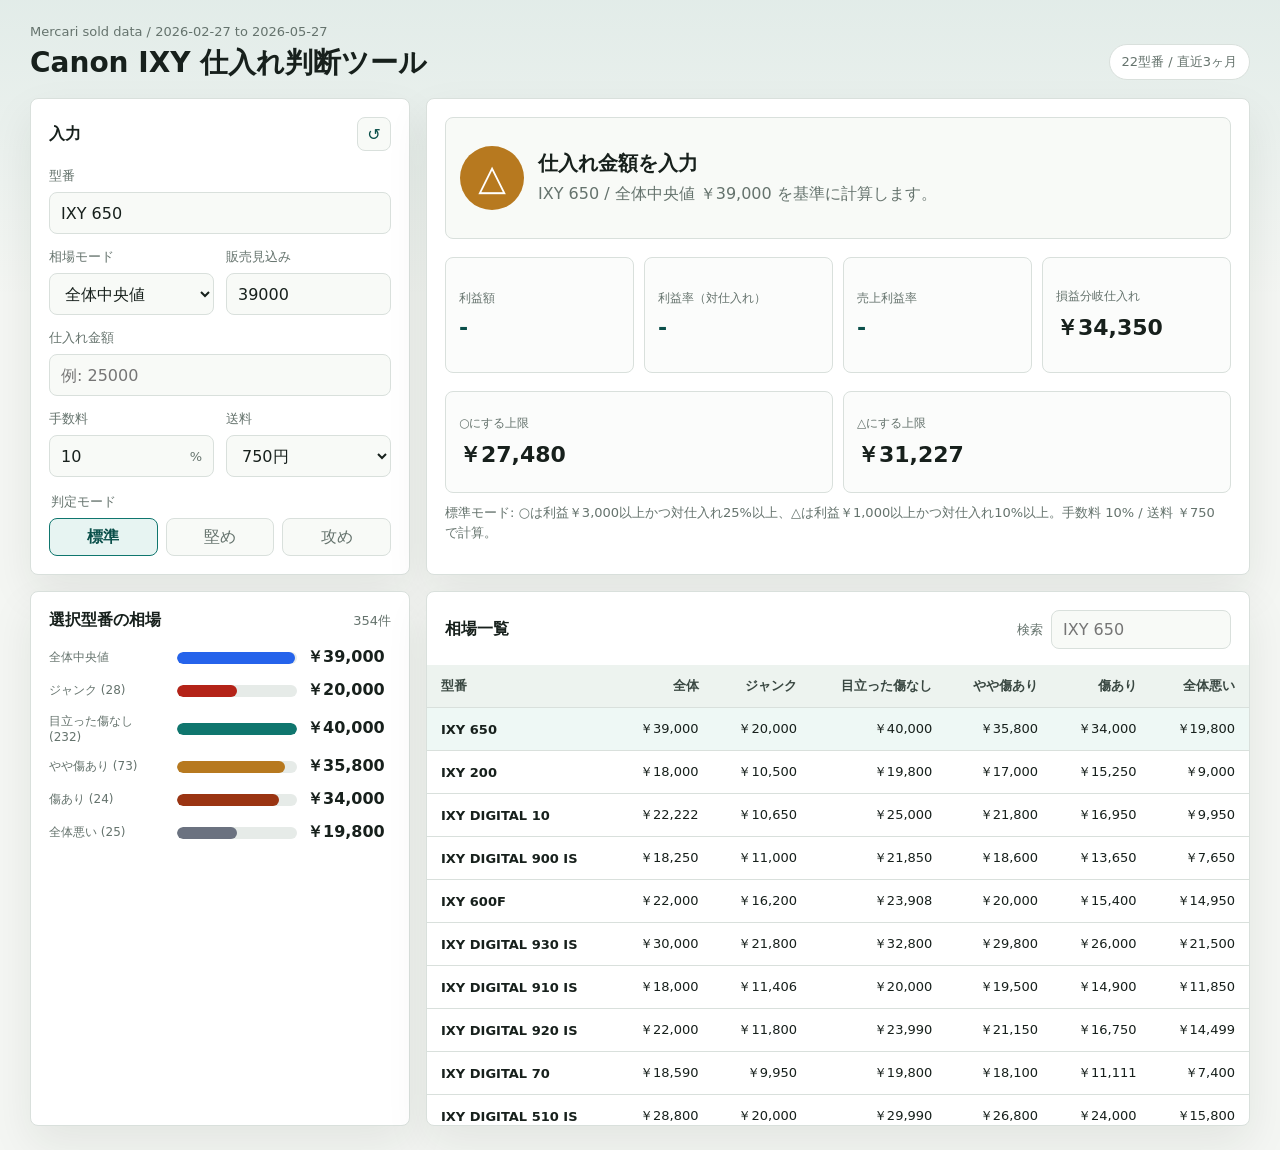
==== index.html @ 22f92164 "Add IXY profit calculator app" ====
<!doctype html>
<html lang="ja">
  <head>
    <meta charset="utf-8" />
    <meta name="viewport" content="width=device-width, initial-scale=1" />
    <title>Canon IXY 仕入れ判断ツール</title>
    <link rel="stylesheet" href="./styles.css" />
  </head>
  <body>
    <main class="app-shell">
      <section class="workspace">
        <header class="topbar">
          <div>
            <p class="eyebrow">Mercari sold data / 2026-02-27 to 2026-05-27</p>
            <h1>Canon IXY 仕入れ判断ツール</h1>
          </div>
          <div class="status-chip" id="datasetStatus">22型番 / 直近3ヶ月</div>
        </header>

        <section class="dashboard">
          <form class="panel input-panel" id="calculatorForm">
            <div class="panel-head">
              <h2>入力</h2>
              <button class="icon-button" type="button" id="resetButton" aria-label="入力をリセット" title="入力をリセット">
                <span aria-hidden="true">↺</span>
              </button>
            </div>

            <label class="field">
              <span>型番</span>
              <input id="modelInput" list="modelOptions" autocomplete="off" />
              <datalist id="modelOptions"></datalist>
            </label>

            <div class="grid-2">
              <label class="field">
                <span>相場モード</span>
                <select id="basisSelect">
                  <option value="overall">全体中央値</option>
                  <option value="junk">ジャンク</option>
                  <option value="good">目立った傷や汚れなし</option>
                  <option value="fair">やや傷や汚れあり</option>
                  <option value="poor">傷や汚れあり</option>
                  <option value="veryPoor">全体的に状態が悪い</option>
                </select>
              </label>

              <label class="field">
                <span>販売見込み</span>
                <input id="salePrice" type="number" min="0" step="100" inputmode="numeric" />
              </label>
            </div>

            <label class="field">
              <span>仕入れ金額</span>
              <input id="buyPrice" type="number" min="0" step="100" inputmode="numeric" placeholder="例: 25000" />
            </label>

            <div class="grid-2">
              <label class="field">
                <span>手数料</span>
                <div class="suffix-input">
                  <input id="feeRate" type="number" min="0" max="40" step="0.1" value="10" />
                  <span>%</span>
                </div>
              </label>

              <label class="field">
                <span>送料</span>
                <select id="shippingPreset">
                  <option value="0">0円</option>
                  <option value="450">450円</option>
                  <option value="750" selected>750円</option>
                  <option value="850">850円</option>
                  <option value="1050">1,050円</option>
                  <option value="custom">手入力</option>
                </select>
              </label>
            </div>

            <label class="field compact" id="customShippingWrap" hidden>
              <span>送料を手入力</span>
              <input id="shippingCost" type="number" min="0" step="10" inputmode="numeric" value="750" />
            </label>

            <fieldset class="mode-group">
              <legend>判定モード</legend>
              <label>
                <input type="radio" name="judgeMode" value="standard" checked />
                <span>標準</span>
              </label>
              <label>
                <input type="radio" name="judgeMode" value="conservative" />
                <span>堅め</span>
              </label>
              <label>
                <input type="radio" name="judgeMode" value="aggressive" />
                <span>攻め</span>
              </label>
            </fieldset>
          </form>

          <section class="panel result-panel" aria-live="polite">
            <div class="decision" id="decisionBox">
              <div class="decision-mark" id="decisionMark">△</div>
              <div>
                <p class="decision-label" id="decisionLabel">条件を入力してください</p>
                <p class="decision-note" id="decisionNote">型番と仕入れ金額から判定します。</p>
              </div>
            </div>

            <div class="metrics">
              <article>
                <span>利益額</span>
                <strong id="profitAmount">-</strong>
              </article>
              <article>
                <span>利益率（対仕入れ）</span>
                <strong id="roiRate">-</strong>
              </article>
              <article>
                <span>売上利益率</span>
                <strong id="salesMargin">-</strong>
              </article>
              <article>
                <span>損益分岐仕入れ</span>
                <strong id="breakEven">-</strong>
              </article>
            </div>

            <div class="thresholds">
              <div>
                <span>○にする上限</span>
                <strong id="circleLimit">-</strong>
              </div>
              <div>
                <span>△にする上限</span>
                <strong id="triangleLimit">-</strong>
              </div>
              <p id="thresholdText"></p>
            </div>
          </section>
        </section>

        <section class="market-section">
          <section class="panel market-panel">
            <div class="panel-head">
              <h2>選択型番の相場</h2>
              <span id="modelCount"></span>
            </div>
            <div class="price-bars" id="priceBars"></div>
          </section>

          <section class="panel table-panel">
            <div class="panel-head">
              <h2>相場一覧</h2>
              <label class="table-filter">
                <span>検索</span>
                <input id="tableSearch" type="search" placeholder="IXY 650" />
              </label>
            </div>
            <div class="table-wrap">
              <table>
                <thead>
                  <tr>
                    <th>型番</th>
                    <th>全体</th>
                    <th>ジャンク</th>
                    <th>目立った傷なし</th>
                    <th>やや傷あり</th>
                    <th>傷あり</th>
                    <th>全体悪い</th>
                  </tr>
                </thead>
                <tbody id="marketTable"></tbody>
              </table>
            </div>
          </section>
        </section>
      </section>
    </main>

    <script src="./app.js"></script>
  </body>
</html>
---- styles.css ----
:root {
  --bg: #f4f6f3;
  --surface: #ffffff;
  --surface-2: #f8faf7;
  --ink: #17201c;
  --muted: #65736d;
  --line: #d9e0dc;
  --teal: #0f766e;
  --teal-dark: #0a4f4a;
  --amber: #b7791f;
  --red: #b42318;
  --blue: #2563eb;
  --shadow: 0 18px 44px rgba(23, 32, 28, 0.08);
}

* {
  box-sizing: border-box;
}

[hidden] {
  display: none !important;
}

body {
  margin: 0;
  background:
    linear-gradient(180deg, rgba(15, 118, 110, 0.08), transparent 300px),
    var(--bg);
  color: var(--ink);
  font-family:
    "Yu Gothic UI",
    "Meiryo",
    system-ui,
    -apple-system,
    BlinkMacSystemFont,
    sans-serif;
}

button,
input,
select {
  font: inherit;
}

.app-shell {
  min-height: 100vh;
  padding: 24px;
}

.workspace {
  width: min(1220px, 100%);
  margin: 0 auto;
}

.topbar {
  display: flex;
  align-items: flex-end;
  justify-content: space-between;
  gap: 20px;
  margin-bottom: 18px;
}

.eyebrow {
  margin: 0 0 6px;
  color: var(--muted);
  font-size: 13px;
}

h1,
h2,
p {
  margin: 0;
}

h1 {
  font-size: 28px;
  line-height: 1.25;
  letter-spacing: 0;
}

h2 {
  font-size: 16px;
  letter-spacing: 0;
}

.status-chip {
  border: 1px solid var(--line);
  background: var(--surface);
  border-radius: 999px;
  padding: 8px 12px;
  color: var(--muted);
  font-size: 13px;
  white-space: nowrap;
}

.dashboard,
.market-section {
  display: grid;
  gap: 16px;
}

.dashboard {
  grid-template-columns: 380px minmax(0, 1fr);
  align-items: stretch;
}

.market-section {
  grid-template-columns: 380px minmax(0, 1fr);
  margin-top: 16px;
}

.panel {
  background: var(--surface);
  border: 1px solid var(--line);
  border-radius: 8px;
  box-shadow: var(--shadow);
}

.input-panel,
.result-panel,
.market-panel {
  padding: 18px;
}

.panel-head {
  display: flex;
  align-items: center;
  justify-content: space-between;
  gap: 12px;
  margin-bottom: 16px;
}

.icon-button {
  width: 34px;
  height: 34px;
  display: inline-grid;
  place-items: center;
  border: 1px solid var(--line);
  border-radius: 8px;
  background: var(--surface-2);
  color: var(--teal-dark);
  cursor: pointer;
}

.icon-button:hover {
  border-color: var(--teal);
}

.field {
  display: grid;
  gap: 7px;
  margin-bottom: 14px;
}

.field span,
.mode-group legend,
.table-filter span {
  color: var(--muted);
  font-size: 13px;
}

.field.compact {
  margin-top: -4px;
}

input,
select {
  width: 100%;
  min-height: 42px;
  border: 1px solid var(--line);
  border-radius: 8px;
  background: var(--surface-2);
  color: var(--ink);
  padding: 9px 11px;
  outline: none;
}

input:focus,
select:focus {
  border-color: var(--teal);
  box-shadow: 0 0 0 3px rgba(15, 118, 110, 0.12);
}

.grid-2 {
  display: grid;
  grid-template-columns: 1fr 1fr;
  gap: 12px;
}

.suffix-input {
  position: relative;
}

.suffix-input input {
  padding-right: 34px;
}

.suffix-input span {
  position: absolute;
  right: 12px;
  top: 50%;
  transform: translateY(-50%);
}

.mode-group {
  display: grid;
  grid-template-columns: repeat(3, 1fr);
  gap: 8px;
  border: 0;
  padding: 0;
  margin: 2px 0 0;
}

.mode-group legend {
  grid-column: 1 / -1;
  margin-bottom: 7px;
}

.mode-group label {
  position: relative;
  min-height: 38px;
}

.mode-group input {
  position: absolute;
  opacity: 0;
  pointer-events: none;
}

.mode-group span {
  display: grid;
  place-items: center;
  height: 38px;
  border: 1px solid var(--line);
  border-radius: 8px;
  background: var(--surface-2);
  color: var(--muted);
  cursor: pointer;
}

.mode-group input:checked + span {
  border-color: var(--teal);
  background: #e7f4f2;
  color: var(--teal-dark);
  font-weight: 700;
}

.result-panel {
  display: grid;
  align-content: stretch;
  gap: 18px;
}

.decision {
  display: flex;
  align-items: center;
  gap: 14px;
  min-height: 94px;
  border: 1px solid var(--line);
  border-radius: 8px;
  padding: 14px;
  background: var(--surface-2);
}

.decision-mark {
  width: 64px;
  height: 64px;
  display: grid;
  place-items: center;
  flex: 0 0 auto;
  border-radius: 50%;
  color: #fff;
  background: var(--amber);
  font-size: 36px;
  font-weight: 800;
  line-height: 1;
}

.decision.circle .decision-mark {
  background: var(--teal);
}

.decision.cross .decision-mark {
  background: var(--red);
}

.decision-label {
  font-size: 20px;
  font-weight: 800;
  margin-bottom: 5px;
}

.decision-note {
  color: var(--muted);
  line-height: 1.55;
}

.metrics {
  display: grid;
  grid-template-columns: repeat(4, minmax(0, 1fr));
  gap: 10px;
}

.metrics article,
.thresholds div {
  min-height: 88px;
  display: grid;
  align-content: center;
  gap: 8px;
  border: 1px solid var(--line);
  border-radius: 8px;
  padding: 13px;
  background: #fbfcfb;
}

.metrics span,
.thresholds span {
  color: var(--muted);
  font-size: 12px;
}

.metrics strong,
.thresholds strong {
  font-size: 22px;
  letter-spacing: 0;
}

.thresholds {
  display: grid;
  grid-template-columns: 1fr 1fr;
  gap: 10px;
}

.thresholds p {
  grid-column: 1 / -1;
  color: var(--muted);
  font-size: 13px;
  line-height: 1.5;
}

.market-panel {
  min-height: 340px;
}

#modelCount {
  color: var(--muted);
  font-size: 13px;
}

.price-bars {
  display: grid;
  gap: 12px;
}

.bar-row {
  display: grid;
  grid-template-columns: 118px minmax(0, 1fr) 84px;
  align-items: center;
  gap: 10px;
}

.bar-row span {
  color: var(--muted);
  font-size: 12px;
}

.bar-track {
  height: 12px;
  overflow: hidden;
  border-radius: 999px;
  background: #e6ebe8;
}

.bar-fill {
  width: var(--bar);
  height: 100%;
  border-radius: inherit;
  background: var(--bar-color, var(--teal));
}

.table-panel {
  overflow: hidden;
}

.table-panel .panel-head {
  padding: 18px 18px 0;
}

.table-filter {
  display: grid;
  grid-template-columns: auto 180px;
  align-items: center;
  gap: 8px;
}

.table-filter input {
  min-height: 36px;
}

.table-wrap {
  overflow: auto;
  max-height: 460px;
}

table {
  width: 100%;
  border-collapse: collapse;
  min-width: 780px;
}

th,
td {
  padding: 12px 14px;
  border-bottom: 1px solid var(--line);
  text-align: right;
  white-space: nowrap;
  font-size: 13px;
}

th:first-child,
td:first-child {
  text-align: left;
  font-weight: 700;
}

th {
  position: sticky;
  top: 0;
  z-index: 1;
  background: #edf3ef;
  color: #394741;
}

tbody tr {
  cursor: pointer;
}

tbody tr:hover,
tbody tr.selected {
  background: #eef8f5;
}

.negative {
  color: var(--red);
}

.positive {
  color: var(--teal-dark);
}

@media (max-width: 980px) {
  .dashboard,
  .market-section {
    grid-template-columns: 1fr;
  }

  .metrics {
    grid-template-columns: repeat(2, minmax(0, 1fr));
  }
}

@media (max-width: 640px) {
  .app-shell {
    padding: 14px;
  }

  .topbar {
    align-items: flex-start;
    flex-direction: column;
  }

  h1 {
    font-size: 23px;
  }

  .grid-2,
  .metrics,
  .thresholds,
  .mode-group {
    grid-template-columns: 1fr;
  }

  .thresholds p {
    grid-column: auto;
  }

  .decision {
    align-items: flex-start;
  }

  .decision-mark {
    width: 54px;
    height: 54px;
    font-size: 30px;
  }

  .table-filter {
    grid-template-columns: 1fr;
    width: 100%;
  }
}
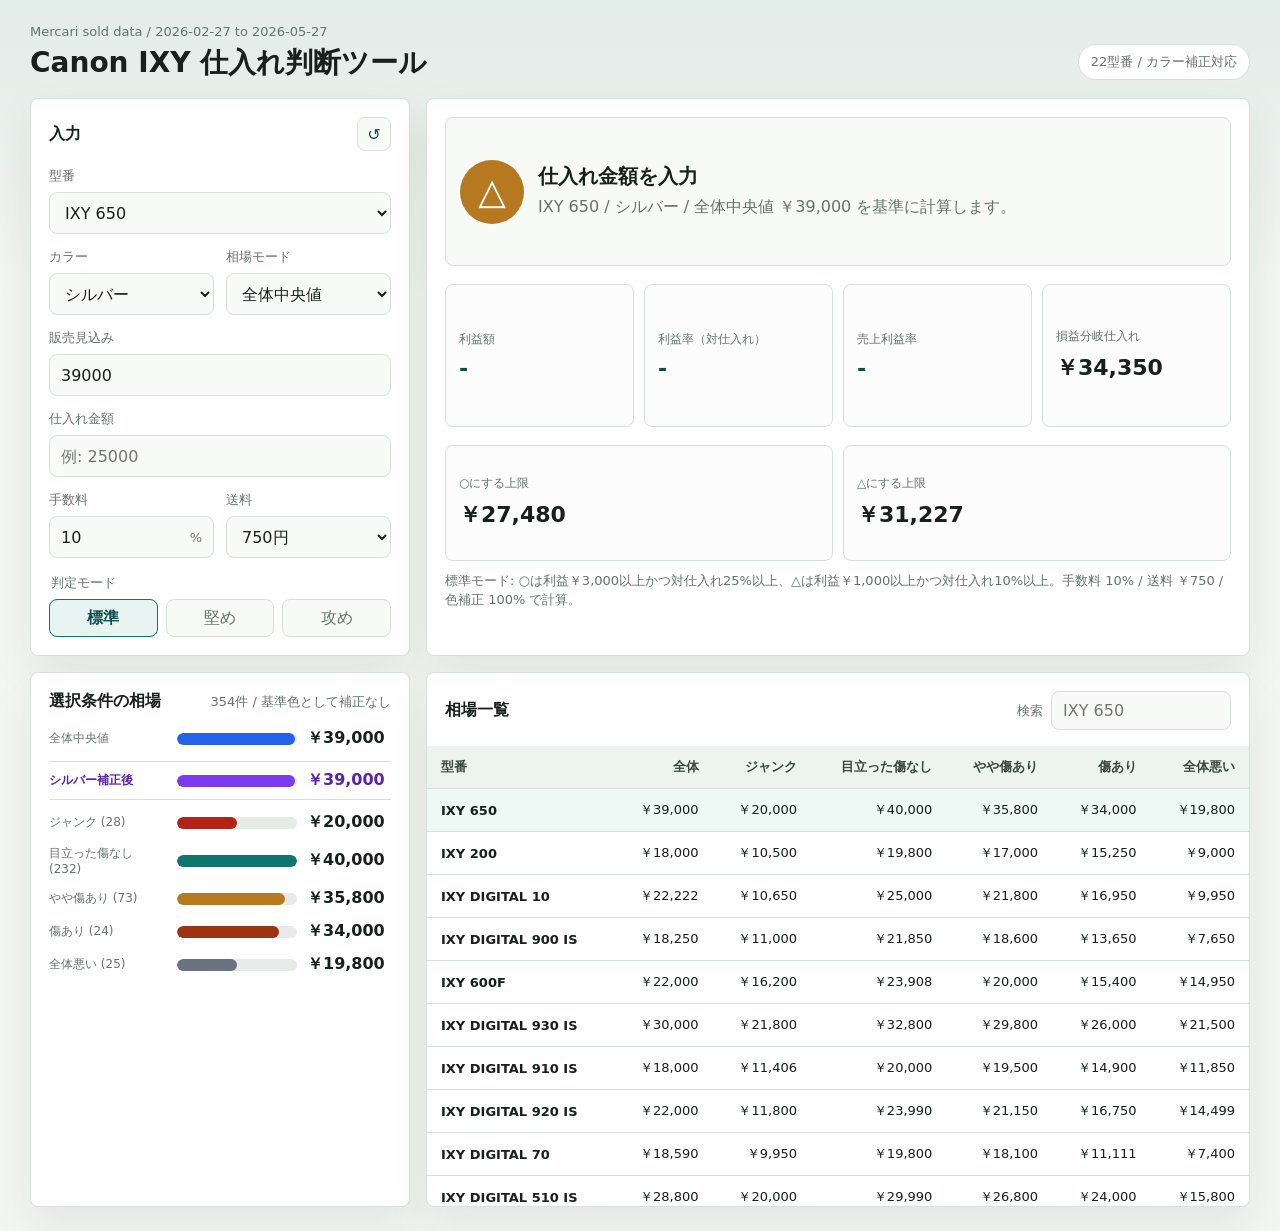
==== commit 901e48af: "Add color-aware mobile calculator controls" ====
--- a/index.html
+++ b/index.html
@@ -14,7 +14,7 @@
             <p class="eyebrow">Mercari sold data / 2026-02-27 to 2026-05-27</p>
             <h1>Canon IXY 仕入れ判断ツール</h1>
           </div>
-          <div class="status-chip" id="datasetStatus">22型番 / 直近3ヶ月</div>
+          <div class="status-chip" id="datasetStatus">22型番 / カラー補正対応</div>
         </header>
 
         <section class="dashboard">
@@ -28,11 +28,20 @@
 
             <label class="field">
               <span>型番</span>
-              <input id="modelInput" list="modelOptions" autocomplete="off" />
-              <datalist id="modelOptions"></datalist>
+              <select id="modelSelect"></select>
             </label>
 
             <div class="grid-2">
+              <label class="field">
+                <span>カラー</span>
+                <select id="colorSelect">
+                  <option value="silver">シルバー</option>
+                  <option value="black">ブラック</option>
+                  <option value="pink">ピンク</option>
+                  <option value="other">その他</option>
+                </select>
+              </label>
+
               <label class="field">
                 <span>相場モード</span>
                 <select id="basisSelect">
@@ -44,12 +53,12 @@
                   <option value="veryPoor">全体的に状態が悪い</option>
                 </select>
               </label>
+            </div>
 
-              <label class="field">
-                <span>販売見込み</span>
-                <input id="salePrice" type="number" min="0" step="100" inputmode="numeric" />
-              </label>
-            </div>
+            <label class="field">
+              <span>販売見込み</span>
+              <input id="salePrice" type="number" min="0" step="100" inputmode="numeric" />
+            </label>
 
             <label class="field">
               <span>仕入れ金額</span>
@@ -105,7 +114,7 @@
               <div class="decision-mark" id="decisionMark">△</div>
               <div>
                 <p class="decision-label" id="decisionLabel">条件を入力してください</p>
-                <p class="decision-note" id="decisionNote">型番と仕入れ金額から判定します。</p>
+                <p class="decision-note" id="decisionNote">型番、カラー、仕入れ金額から判定します。</p>
               </div>
             </div>
 
@@ -145,7 +154,7 @@
         <section class="market-section">
           <section class="panel market-panel">
             <div class="panel-head">
-              <h2>選択型番の相場</h2>
+              <h2>選択条件の相場</h2>
               <span id="modelCount"></span>
             </div>
             <div class="price-bars" id="priceBars"></div>
--- a/styles.css
+++ b/styles.css
@@ -378,6 +378,18 @@
   background: var(--bar-color, var(--teal));
 }
 
+.adjusted-row {
+  padding: 8px 0;
+  border-top: 1px solid var(--line);
+  border-bottom: 1px solid var(--line);
+}
+
+.adjusted-row span,
+.adjusted-row strong {
+  color: #5b21b6;
+  font-weight: 800;
+}
+
 .table-panel {
   overflow: hidden;
 }
@@ -473,6 +485,11 @@
     font-size: 23px;
   }
 
+  .result-panel {
+    order: -1;
+    border-color: rgba(15, 118, 110, 0.35);
+  }
+
   .grid-2,
   .metrics,
   .thresholds,
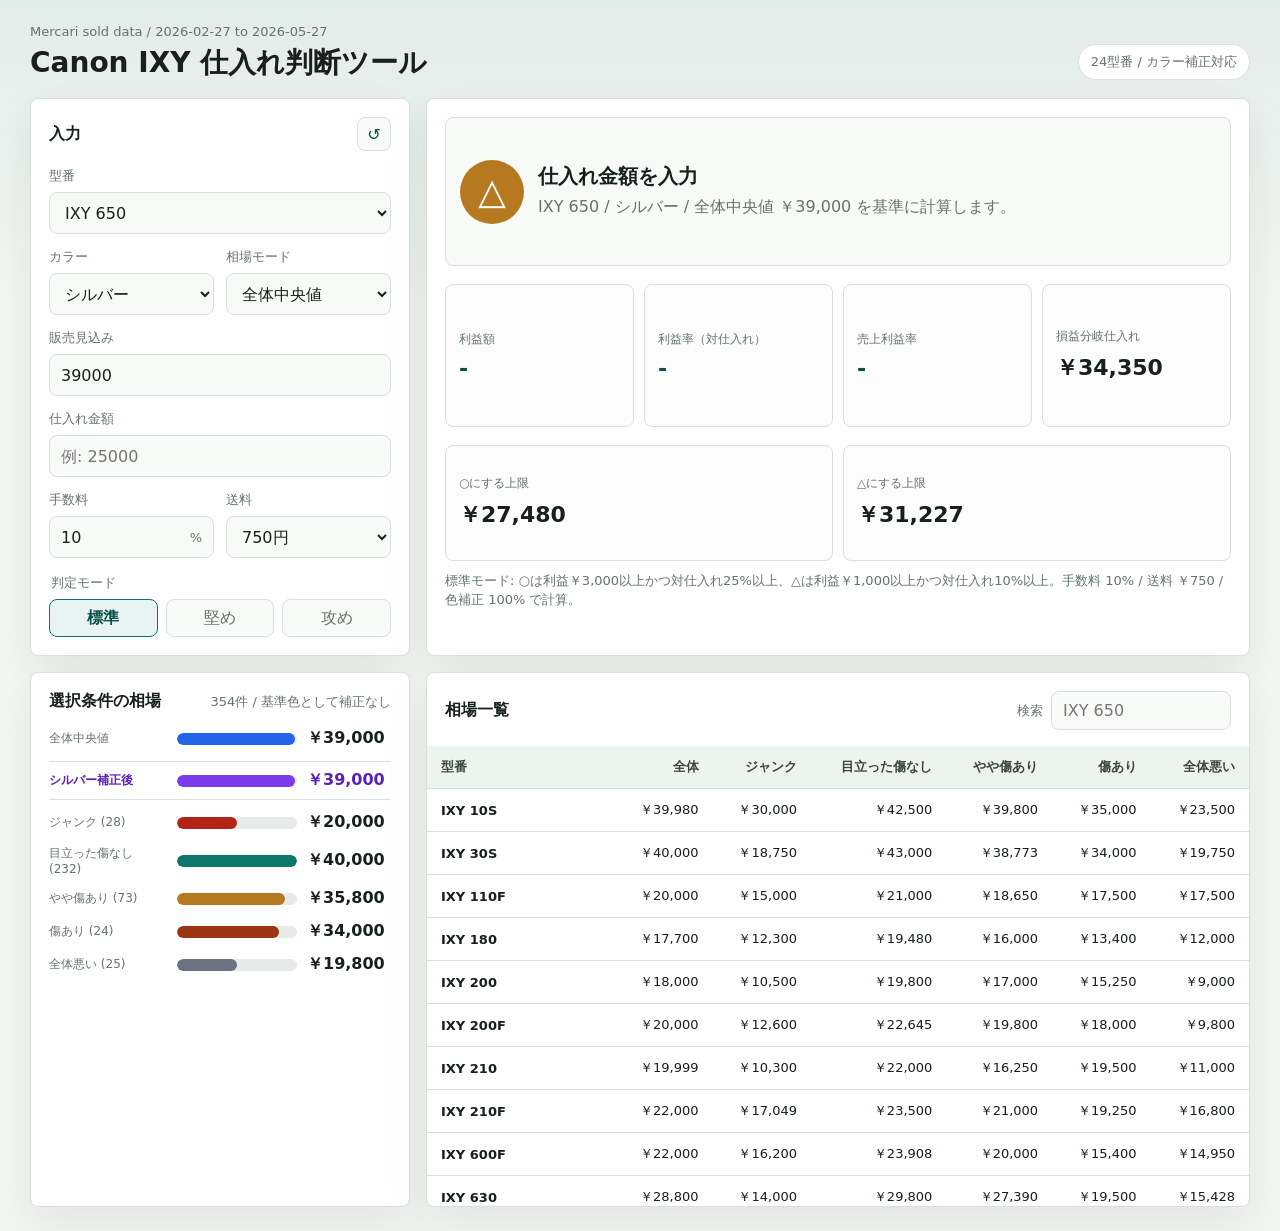
==== commit a7e708d8: "Add more IXY models and sort selector" ====
--- a/index.html
+++ b/index.html
@@ -14,7 +14,7 @@
             <p class="eyebrow">Mercari sold data / 2026-02-27 to 2026-05-27</p>
             <h1>Canon IXY 仕入れ判断ツール</h1>
           </div>
-          <div class="status-chip" id="datasetStatus">22型番 / カラー補正対応</div>
+          <div class="status-chip" id="datasetStatus">24型番 / カラー補正対応</div>
         </header>
 
         <section class="dashboard">
--- a/styles.css
+++ b/styles.css
@@ -485,11 +485,6 @@
     font-size: 23px;
   }
 
-  .result-panel {
-    order: -1;
-    border-color: rgba(15, 118, 110, 0.35);
-  }
-
   .grid-2,
   .metrics,
   .thresholds,
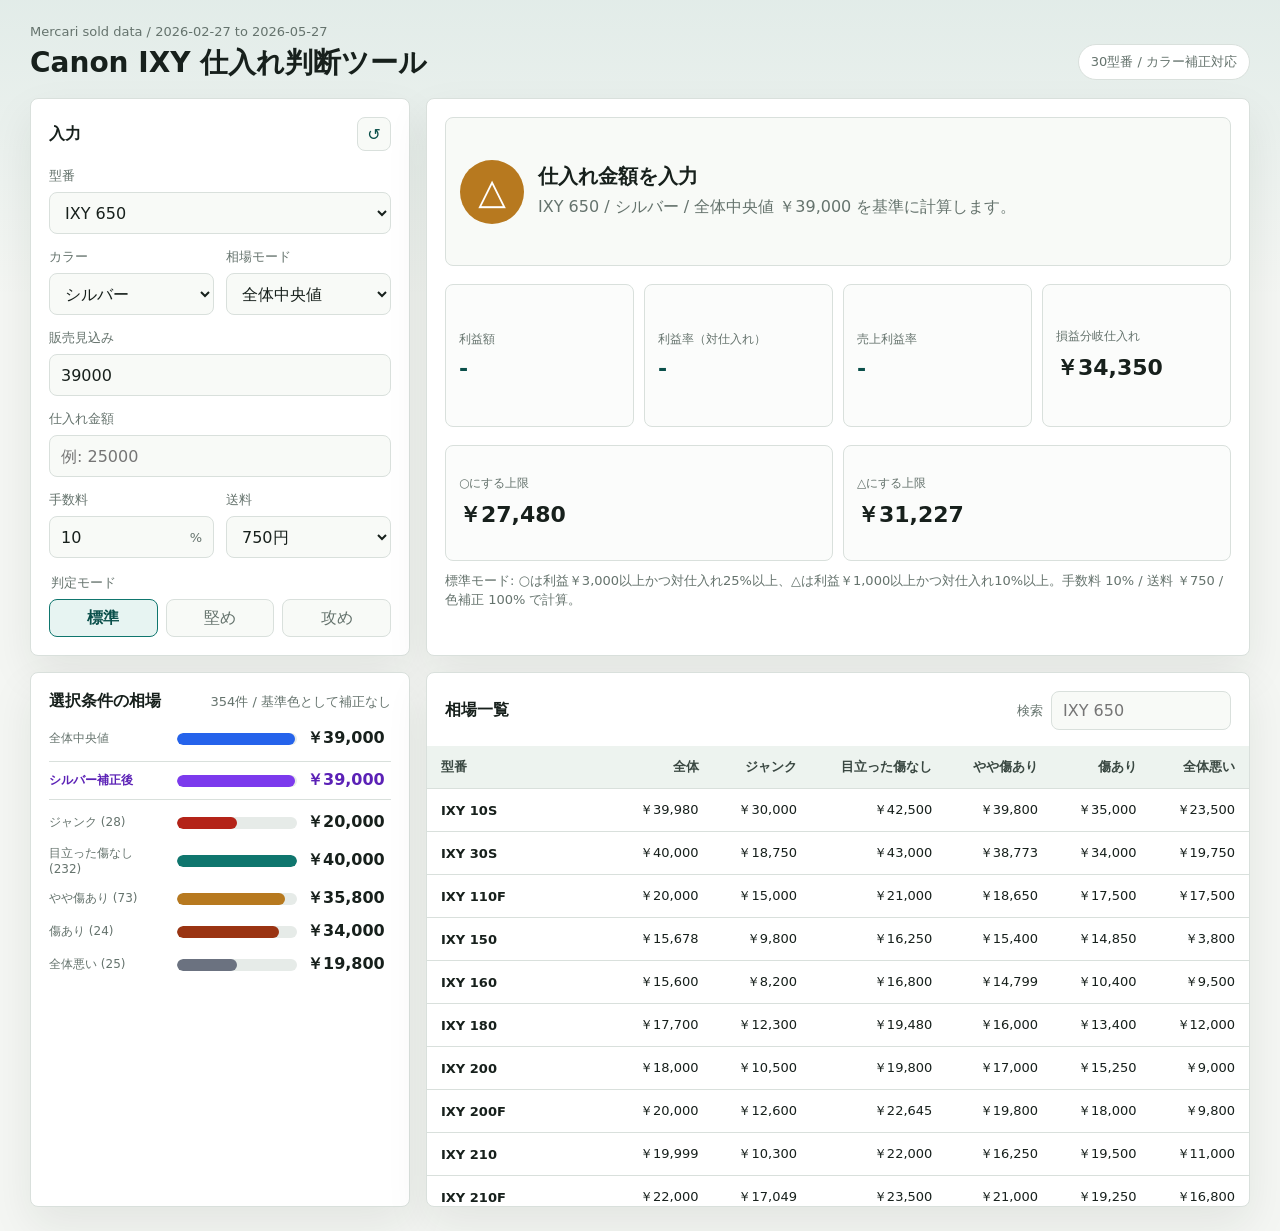
==== commit 57df819e: "Add more IXY lineup models" ====
--- a/index.html
+++ b/index.html
@@ -14,7 +14,7 @@
             <p class="eyebrow">Mercari sold data / 2026-02-27 to 2026-05-27</p>
             <h1>Canon IXY 仕入れ判断ツール</h1>
           </div>
-          <div class="status-chip" id="datasetStatus">24型番 / カラー補正対応</div>
+          <div class="status-chip" id="datasetStatus">30型番 / カラー補正対応</div>
         </header>
 
         <section class="dashboard">
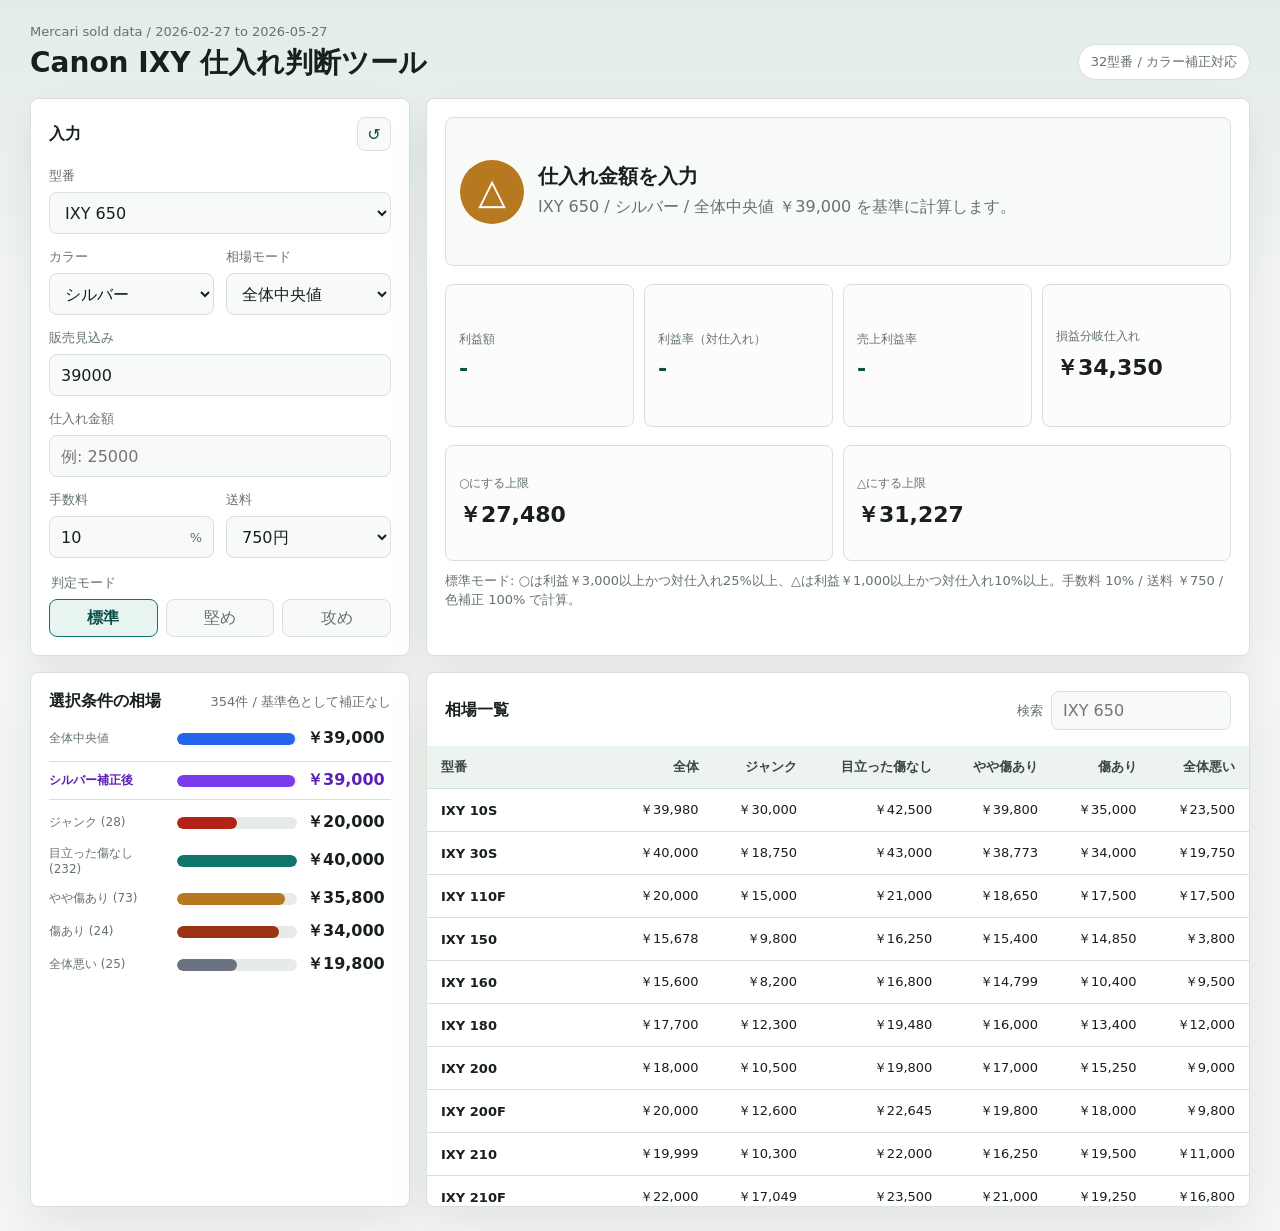
==== commit 37594e8b: "Add IXY Digital 1000 and 620F models" ====
--- a/index.html
+++ b/index.html
@@ -14,7 +14,7 @@
             <p class="eyebrow">Mercari sold data / 2026-02-27 to 2026-05-27</p>
             <h1>Canon IXY 仕入れ判断ツール</h1>
           </div>
-          <div class="status-chip" id="datasetStatus">30型番 / カラー補正対応</div>
+          <div class="status-chip" id="datasetStatus">32型番 / カラー補正対応</div>
         </header>
 
         <section class="dashboard">
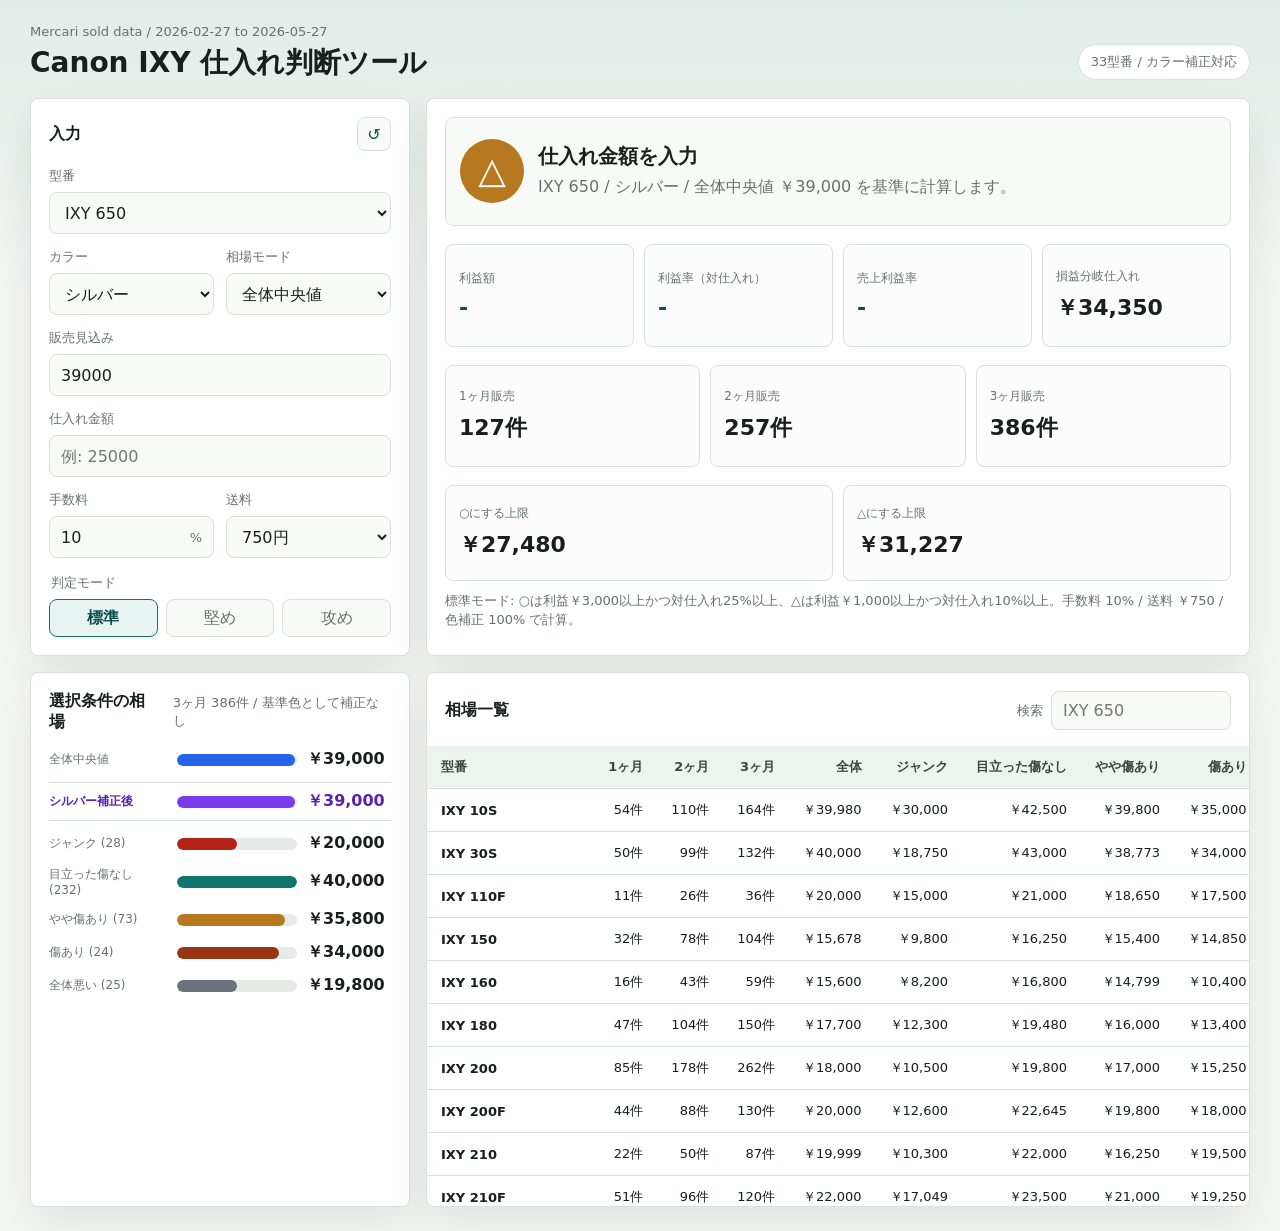
==== commit ea0caf9d: "Add IXY 640 and sales count windows" ====
--- a/index.html
+++ b/index.html
@@ -14,7 +14,7 @@
             <p class="eyebrow">Mercari sold data / 2026-02-27 to 2026-05-27</p>
             <h1>Canon IXY 仕入れ判断ツール</h1>
           </div>
-          <div class="status-chip" id="datasetStatus">32型番 / カラー補正対応</div>
+          <div class="status-chip" id="datasetStatus">33型番 / カラー補正対応</div>
         </header>
 
         <section class="dashboard">
@@ -134,6 +134,21 @@
               <article>
                 <span>損益分岐仕入れ</span>
                 <strong id="breakEven">-</strong>
+              </article>
+            </div>
+
+            <div class="sales-window" aria-label="販売数">
+              <article>
+                <span>1ヶ月販売</span>
+                <strong id="salesOneMonth">-</strong>
+              </article>
+              <article>
+                <span>2ヶ月販売</span>
+                <strong id="salesTwoMonths">-</strong>
+              </article>
+              <article>
+                <span>3ヶ月販売</span>
+                <strong id="salesThreeMonths">-</strong>
               </article>
             </div>
 
@@ -173,6 +188,9 @@
                 <thead>
                   <tr>
                     <th>型番</th>
+                    <th>1ヶ月</th>
+                    <th>2ヶ月</th>
+                    <th>3ヶ月</th>
                     <th>全体</th>
                     <th>ジャンク</th>
                     <th>目立った傷なし</th>
--- a/styles.css
+++ b/styles.css
@@ -301,7 +301,14 @@
   gap: 10px;
 }
 
+.sales-window {
+  display: grid;
+  grid-template-columns: repeat(3, minmax(0, 1fr));
+  gap: 10px;
+}
+
 .metrics article,
+.sales-window article,
 .thresholds div {
   min-height: 88px;
   display: grid;
@@ -314,12 +321,14 @@
 }
 
 .metrics span,
+.sales-window span,
 .thresholds span {
   color: var(--muted);
   font-size: 12px;
 }
 
 .metrics strong,
+.sales-window strong,
 .thresholds strong {
   font-size: 22px;
   letter-spacing: 0;
@@ -417,7 +426,7 @@
 table {
   width: 100%;
   border-collapse: collapse;
-  min-width: 780px;
+  min-width: 920px;
 }
 
 th,
